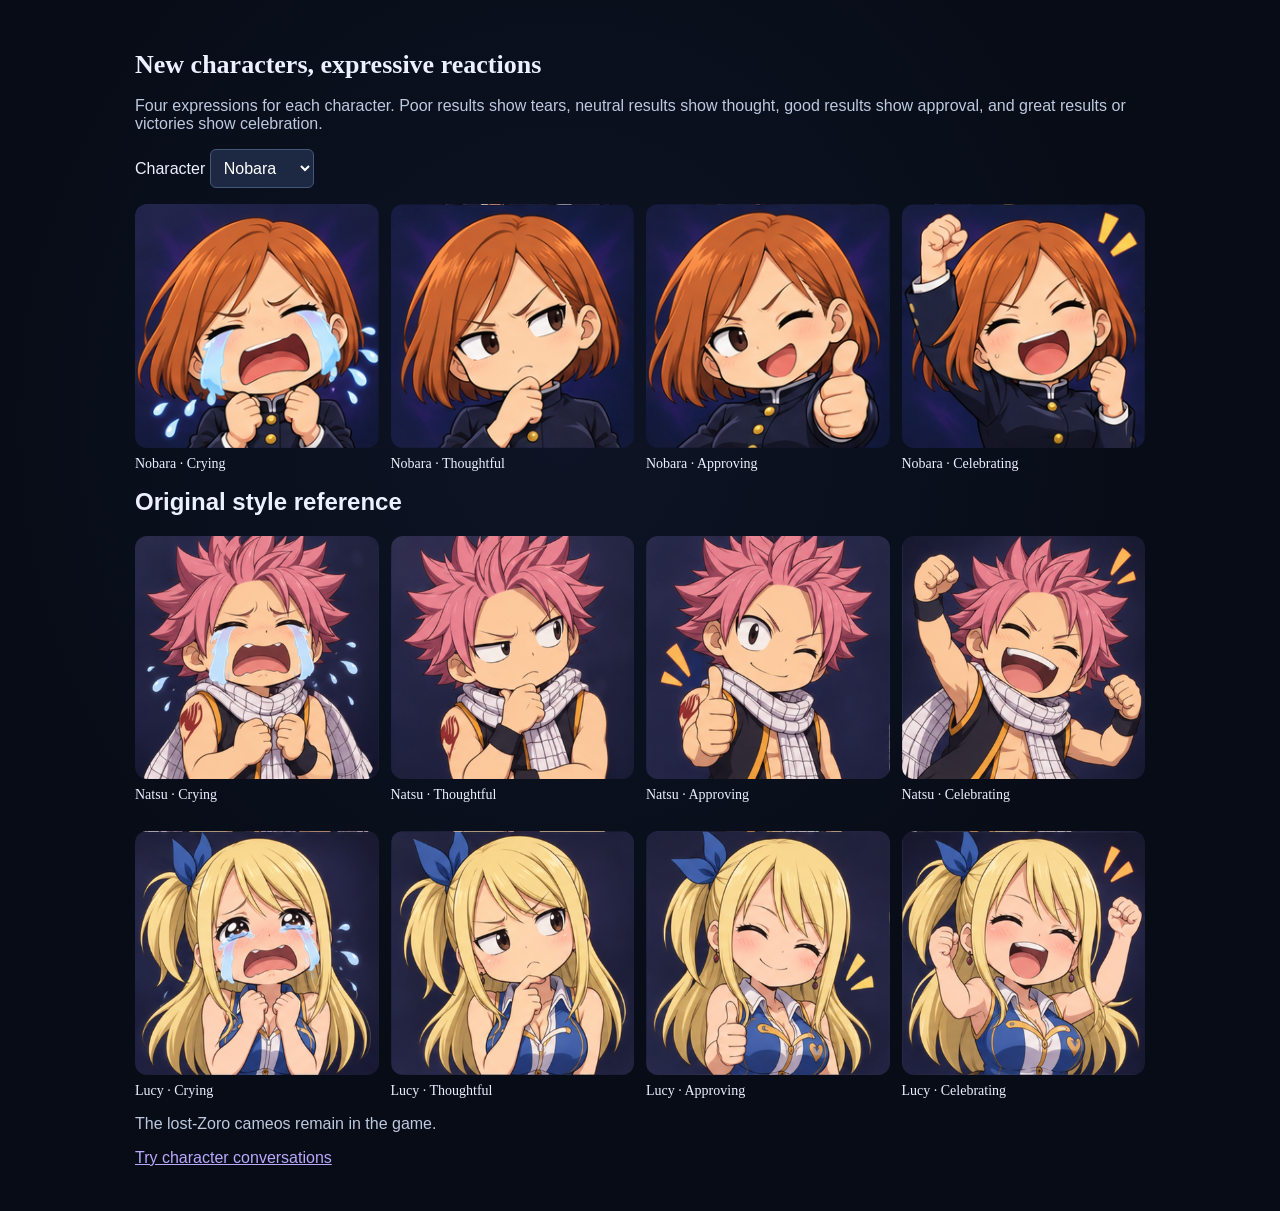
==== qa-expressions.html @ 7a734110 "Release 1.10 with expressive portraits for all new reaction hosts" ====
<!doctype html><html lang="en"><head><meta charset="utf-8"><meta name="viewport" content="width=device-width,initial-scale=1"><title>Expressive reaction portraits</title><link rel="stylesheet" href="style.css"><style>html,body{height:auto!important;overflow:auto!important}body{display:block!important;padding:24px}.wrap{display:block!important;max-width:1050px;margin:auto}h1{font:700 26px Segoe UI}p{color:#bdc9df}select{margin-bottom:16px}.grid{display:grid;grid-template-columns:repeat(4,1fr);gap:12px}figure{margin:0}figcaption{margin:8px 0 16px;font:14px Segoe UI}.face{aspect-ratio:1;background-repeat:no-repeat;border-radius:12px}a{color:#b9a8ff}@media(max-width:600px){body{padding:14px}.grid{grid-template-columns:repeat(2,1fr)}}</style></head><body><main class="wrap"><h1>New characters, expressive reactions</h1><p>Four expressions for each character. Poor results show tears, neutral results show thought, good results show approval, and great results or victories show celebration.</p><label>Character <select id="cast"></select></label><section id="faces" class="grid"></section><h2>Original style reference</h2><section id="originals" class="grid"></section><p>The lost-Zoro cameos remain in the game.</p><a href="qa-reactions.html">Try character conversations</a></main><script src="reaction-variety.js"></script><script>
const V=AWGReactionVariety,select=document.getElementById('cast');
V.portraits.forEach((name,i)=>{const o=document.createElement('option');o.value=i;o.textContent=name;select.append(o)});
function card(parent,name,emotion,style){const f=document.createElement('figure'),face=document.createElement('div'),caption=document.createElement('figcaption');face.className='face';Object.assign(face.style,style);face.setAttribute('role','img');face.setAttribute('aria-label',name+' '+V.expressionNames[emotion]);caption.textContent=name+' · '+V.expressionNames[emotion];f.append(face,caption);parent.append(f)}
function paint(){const grid=document.getElementById('faces'),i=Number(select.value);grid.replaceChildren();for(let emotion=0;emotion<4;emotion++)card(grid,V.portraits[i],emotion,V.portraitStyle(i,emotion))}
select.onchange=paint;paint();
for(const [name,row] of [['Natsu',0],['Lucy',1]])for(let emotion=0;emotion<4;emotion++){const top=row===0?0:358,height=row===0?358:352;card(document.getElementById('originals'),name,emotion,{backgroundImage:'url(reactions-fairytail.png)',backgroundSize:'400% '+1086/height*100+'%',backgroundPosition:emotion/3*100+'% '+top/(1086-height)*100+'%'})}
</script></body></html>
---- style.css ----
:root{color-scheme:dark;--bg:#070c16;--panel:#0c1321;--line:#25334d;--muted:#9aa9c4;--purple:#914aff;--cyan:#5ce5f5;--gold:#ffe19b}*{box-sizing:border-box}body{margin:0;background:radial-gradient(ellipse at 44% 35%,#17203b66,transparent 60%),var(--bg);color:#edf0ff;font:16px 'Segoe UI',sans-serif}button,a,input,select{font:inherit}button{cursor:pointer;border:1px solid #303d5c;border-radius:9px;background:#141d31;color:#d2dcff;padding:12px 17px;transition:background .2s,transform .2s}button:hover:not(:disabled){background:#293554;transform:translateY(-1px)}button:disabled{opacity:.4;cursor:default}button:focus-visible,a:focus-visible,summary:focus-visible{outline:3px solid var(--cyan);outline-offset:4px}header{min-height:80px;border-bottom:1px solid var(--line);display:flex;align-items:center;padding:0 24px;gap:24px;background:#0a101ddb;flex-wrap:wrap}.brand{display:flex;align-items:center;gap:12px;color:white;text-decoration:none;font-weight:850;font-size:20px;letter-spacing:-.6px}.brand-icon{font-size:43px;color:#bca0ff}nav{display:flex;align-self:stretch;flex:1;gap:3px;overflow:auto}nav button{border:0;border-radius:0;background:transparent;font-size:14px;white-space:nowrap;padding:22px 14px}nav button.active{border-bottom:3px solid #a77bff;background:linear-gradient(transparent,#8544f529);color:white}.header-actions{display:flex;gap:8px}.header-actions button{font-size:14px}main{max-width:1800px;margin:auto;padding:26px 20px 20px;display:grid;grid-template-columns:240px minmax(380px,1fr) minmax(300px,400px);gap:18px;align-items:start}.panel{border:1px solid var(--line);border-radius:12px;background:linear-gradient(135deg,#10192a9e,#090f1bdd);box-shadow:0 12px 35px #0002}.eyebrow{font-size:14px;color:#a5bfff;font-weight:750;letter-spacing:2px}h1,h2,p{margin-top:0}.journey{padding:25px 20px;min-height:790px}.journey h2{margin:22px 0 12px;font:600 25px Georgia,serif}.progress-track{height:4px;background:#202a3e;border-radius:6px;margin-bottom:22px;overflow:hidden}.progress-track div{height:100%;background:#a779ff;transition:width .4s}.chapter{display:flex;gap:13px;align-items:center;border-bottom:1px solid #20304a70;padding:21px 0;color:#7b8ba9}.chapter.current{color:#f6eeff}.chapter.done{color:#d2e2f7}.chapter i{font-style:normal;display:grid;place-items:center;width:35px;height:35px;flex-shrink:0;border:1px solid #3c4c68;border-radius:50%;background:#1e293d}.chapter.current i{background:#7c40dc;box-shadow:0 0 20px #8351ff66;border-color:#bc91ff}.chapter.done i{background:#107f7d;border-color:#5bdfc5}.chapter strong{display:block;font-size:14px}.chapter small{display:block;font-size:12px;margin-top:5px;color:#95a7c6}.journey-bottom{padding-top:25px;color:#b9cae8;font-size:14px}.journey-bottom p{font-size:13px;color:var(--muted);margin:10px 0 15px}.subtle{font-size:13px;padding:8px 12px}.landscape{margin-top:45px;min-height:110px;display:flex;align-items:end;color:#7485a6;font-size:12px;line-height:1.8;letter-spacing:3px;background:radial-gradient(ellipse at bottom,#50379535,transparent 70%)}.play{text-align:center;padding:24px 24px 15px;min-height:790px}.play h1{font:600 clamp(25px,2.5vw,36px) Georgia,serif;margin:12px 0 8px}.muted{color:var(--muted);font-size:14px;line-height:1.5}.wheel-wrap{width:min(100%,490px);aspect-ratio:1;position:relative;margin:22px auto 17px;filter:drop-shadow(0 0 20px #8355ff15)}canvas{width:100%;height:100%;display:block}.pointer{position:absolute;z-index:3;top:0;left:50%;transform:translateX(-50%);width:0;height:0;border-left:15px solid transparent;border-right:15px solid transparent;border-top:30px solid #f7f3ff;filter:drop-shadow(0 3px 5px #000)}.wheel-hub{position:absolute;left:50%;top:50%;transform:translate(-50%,-50%);width:26%;height:26%;border-radius:50%;background:radial-gradient(circle,#182039,#090f1d);border:4px solid #595375;display:flex;align-items:center;justify-content:center;flex-direction:column;color:#b8a9e5;font-size:45px;box-shadow:0 0 20px #000a}.wheel-hub small{font:9px 'Segoe UI',sans-serif;letter-spacing:2px}.reveal h2{font:600 clamp(22px,2.2vw,34px) Georgia,serif;color:var(--gold);margin:0 0 10px}.tag{display:inline-block;font-size:11px;font-weight:750;letter-spacing:1.4px;border:1px solid #805d27;color:#ffcf75;border-radius:6px;padding:7px 11px;background:#422a1229}.controls{display:flex;justify-content:center;gap:12px;margin-top:23px}.primary{background:linear-gradient(135deg,#963dff,#6026e1);border-color:#b281ff;color:white;font-weight:750;letter-spacing:1px;box-shadow:0 0 24px #8644ff30;min-width:200px}.primary:hover:not(:disabled){background:#a365ff}.odds{margin:20px auto 0;color:var(--muted);font-size:13px;max-width:420px}.odds summary{cursor:pointer}.odds #oddsList{display:grid;grid-template-columns:1fr 1fr;text-align:left;gap:6px 15px;margin:15px 0}.odds span{display:flex;justify-content:space-between;gap:8px}.right{display:grid;gap:16px}.build{padding:22px}.identity{display:flex;gap:15px;align-items:center;margin:21px 0}.avatar{width:66px;height:72px;flex-shrink:0;display:grid;place-items:center;font-size:44px;border:1px solid #5b4c87;border-radius:9px;color:#c2a1ff;background:radial-gradient(circle,#533589,#161a36)}.identity h2{font-size:19px;margin:0 0 6px}.identity p{font-size:13px;color:var(--muted);margin:0}.build-rows{max-height:310px;overflow:auto}.build-row{border:1px solid #283651;background:linear-gradient(100deg,#241c3a55,#102c3440);border-radius:7px;margin-bottom:8px;padding:10px 12px;display:flex;gap:9px;justify-content:space-between;font-size:13px}.build-row span{color:var(--muted)}.build-row strong{text-align:right;color:#d4daef;font-weight:600}.verdict{padding:18px 12px 14px;overflow:hidden}.verdict-heading{display:flex;justify-content:space-between;align-items:center;gap:8px;margin:0 5px 15px}.verdict-heading .eyebrow{font-size:12px;letter-spacing:1px}.verdict-heading .tag{font-size:9px;padding:6px}.reaction-image{aspect-ratio:1.5;background-color:#1a203a;background-image:url('reactions.png');background-size:300% 200%;background-position:50% 0;border-radius:7px}.verdict p{margin:15px 7px 0;font:italic 19px Georgia,serif;line-height:1.4;color:#f6ecff}.verdict.pop{animation:pop .4s}footer{max-width:1800px;margin:auto;padding:15px 25px;border-top:1px solid var(--line);display:flex;gap:15px;justify-content:space-between;align-items:center;color:#8092b3;font-size:11px;letter-spacing:1px}#statStrip{display:flex;gap:10px;flex-wrap:wrap}#statStrip span{border:1px solid var(--line);padding:10px 15px;border-radius:7px;color:#bdcbe4;font-size:12px;letter-spacing:0}#saveStatus{color:#6ddcbd;letter-spacing:0}dialog{background:#111b2d;color:#edf0ff;border:1px solid #516087;border-radius:14px;padding:26px;width:min(680px,94vw);max-height:85vh}dialog::backdrop{background:#02050dcc;backdrop-filter:blur(5px)}.dialog-top{display:flex;justify-content:space-between;align-items:center;margin-bottom:20px}.dialog-top h2{margin:0}.dialog-top button{padding:5px 10px}.setting{display:flex;justify-content:space-between;gap:20px;align-items:center;padding:16px 0;border-bottom:1px solid var(--line)}select{background:#1d2942;color:white;border:1px solid #45567b;padding:9px;border-radius:6px}.saved-card{padding:16px;margin:12px 0;border:1px solid var(--line);border-radius:9px}.saved-card h3{margin:0 0 8px}.saved-card p{color:var(--muted);font-size:14px}.saved-card button{margin:6px 8px 0 0}.summary-grid{display:grid;grid-template-columns:1fr 1fr;gap:8px}.summary-item{padding:10px;background:#18243a;border-radius:6px;font-size:13px}.summary-item span{display:block;color:var(--muted);margin-bottom:5px}@keyframes pop{50%{transform:scale(1.025);border-color:#9466dc}}@media(min-width:1600px){main{grid-template-columns:270px minmax(440px,1fr) 450px}.wheel-wrap{width:540px}}@media(max-width:1200px){header{gap:10px;padding:10px 16px}.brand{font-size:18px}nav{order:3;flex-basis:100%}nav button{padding:13px}.header-actions{margin-left:auto}main{grid-template-columns:190px minmax(330px,1fr) 300px;padding:16px 12px;gap:12px}.journey{padding:22px 15px}.play{padding:24px 15px}.build{padding:18px 13px}.controls{gap:8px}.primary{min-width:175px}footer>span:first-child{display:none}}@media(max-width:950px){main{grid-template-columns:minmax(340px,1fr) 310px}.journey{grid-column:1/-1;min-height:0;padding:15px}.journey>.eyebrow,.journey-bottom,.journey .progress-track{display:none}.journey h2{font:600 15px 'Segoe UI';margin:0 0 12px}#chapters{display:flex;justify-content:space-between;gap:8px}.chapter{padding:0;border:0}.chapter small{display:none}.chapter strong{font-size:12px}.chapter i{width:25px;height:25px;font-size:12px}.play{min-height:0}}@media(max-width:690px){header{padding:12px}.brand{font-size:16px}.brand-icon{font-size:30px}.header-actions button{padding:8px}.header-actions span{display:none}main{display:flex;flex-direction:column;padding:12px;gap:12px}.journey,.play,.right{width:100%}.chapter strong{display:none}.chapter.current strong{display:block}.play{padding:22px 12px}.wheel-wrap{max-width:420px}.right{grid-template-columns:1fr}.build-rows{max-height:230px}.reaction-image{max-height:300px;aspect-ratio:1.5}.verdict{order:-1}footer{flex-wrap:wrap;padding:15px}#statStrip{gap:5px}#statStrip span{padding:8px}.summary-grid{grid-template-columns:1fr}}@media(prefers-reduced-motion:reduce){*{animation:none!important;transition:none!important}}
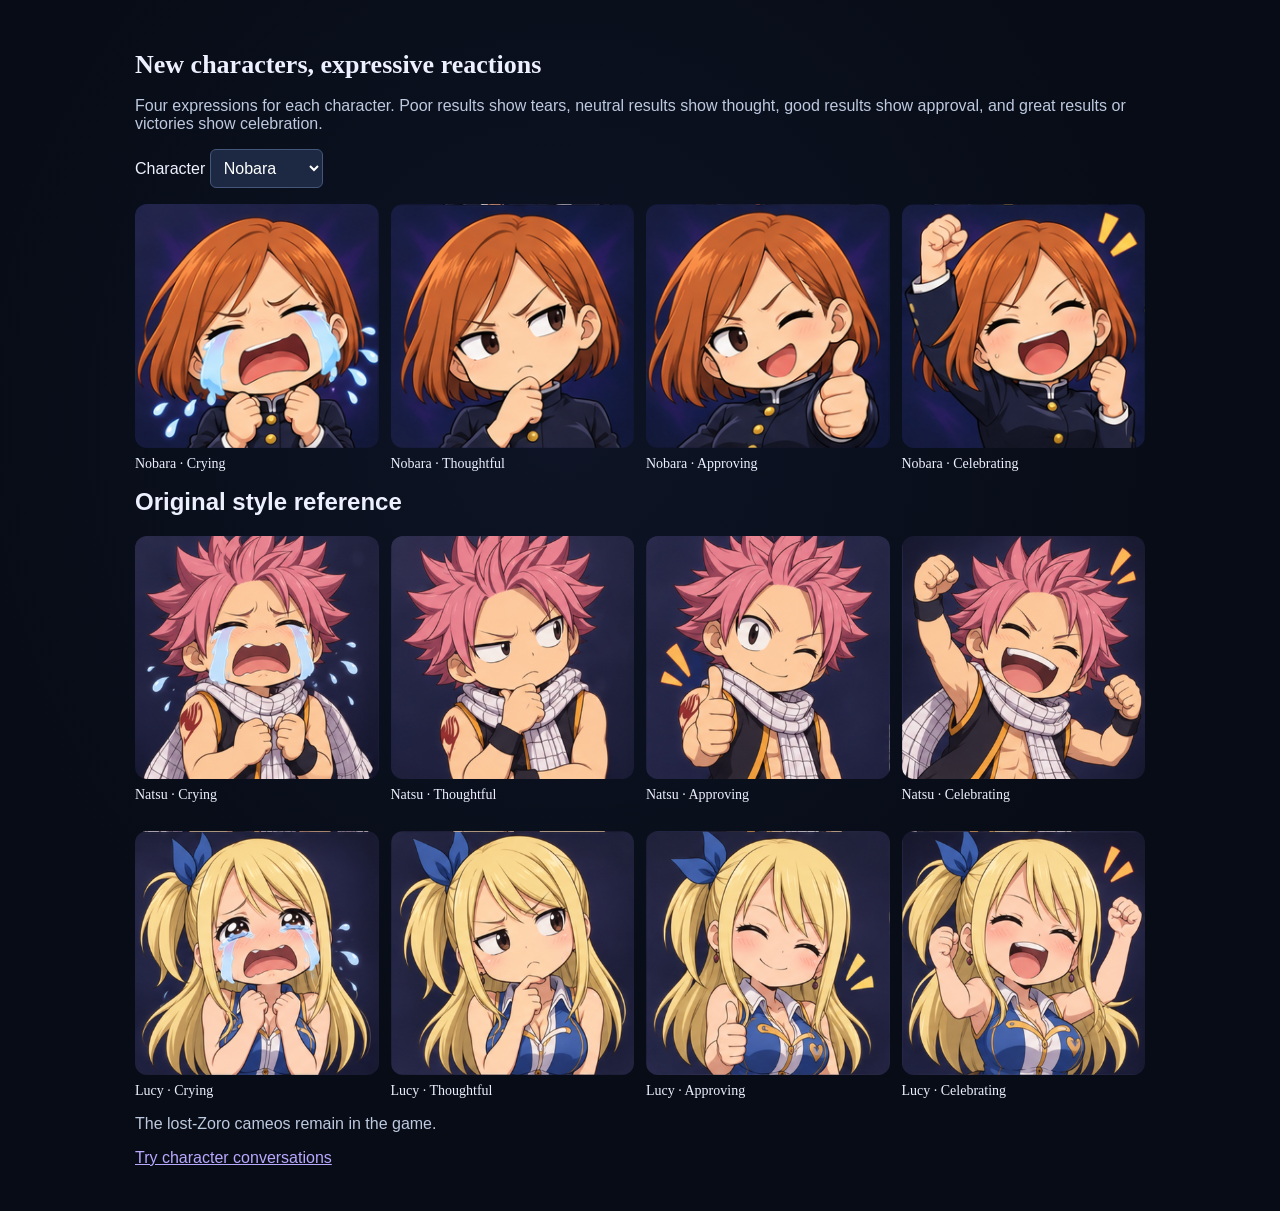
==== commit c76aa4d3: "Release 1.12 with combined tournament, new worlds and full reroll refills" ====
--- a/qa-expressions.html
+++ b/qa-expressions.html
@@ -1,4 +1,4 @@
-<!doctype html><html lang="en"><head><meta charset="utf-8"><meta name="viewport" content="width=device-width,initial-scale=1"><title>Expressive reaction portraits</title><link rel="stylesheet" href="style.css"><style>html,body{height:auto!important;overflow:auto!important}body{display:block!important;padding:24px}.wrap{display:block!important;max-width:1050px;margin:auto}h1{font:700 26px Segoe UI}p{color:#bdc9df}select{margin-bottom:16px}.grid{display:grid;grid-template-columns:repeat(4,1fr);gap:12px}figure{margin:0}figcaption{margin:8px 0 16px;font:14px Segoe UI}.face{aspect-ratio:1;background-repeat:no-repeat;border-radius:12px}a{color:#b9a8ff}@media(max-width:600px){body{padding:14px}.grid{grid-template-columns:repeat(2,1fr)}}</style></head><body><main class="wrap"><h1>New characters, expressive reactions</h1><p>Four expressions for each character. Poor results show tears, neutral results show thought, good results show approval, and great results or victories show celebration.</p><label>Character <select id="cast"></select></label><section id="faces" class="grid"></section><h2>Original style reference</h2><section id="originals" class="grid"></section><p>The lost-Zoro cameos remain in the game.</p><a href="qa-reactions.html">Try character conversations</a></main><script src="reaction-variety.js"></script><script>
+<!doctype html><html lang="en"><head><meta charset="utf-8"><meta name="viewport" content="width=device-width,initial-scale=1"><title>Expressive reaction portraits</title><link rel="stylesheet" href="style.css"><style>html,body{height:auto!important;overflow:auto!important}body{display:block!important;padding:24px}.wrap{display:block!important;max-width:1050px;margin:auto}h1{font:700 26px Segoe UI}p{color:#bdc9df}select{margin-bottom:16px}.grid{display:grid;grid-template-columns:repeat(4,1fr);gap:12px}figure{margin:0}figcaption{margin:8px 0 16px;font:14px Segoe UI}.face{aspect-ratio:1;background-repeat:no-repeat;border-radius:12px}a{color:#b9a8ff}@media(max-width:600px){body{padding:14px}.grid{grid-template-columns:repeat(2,1fr)}}</style></head><body><main class="wrap"><h1>New characters, expressive reactions</h1><p>Four expressions for each character. Poor results show tears, neutral results show thought, good results show approval, and great results or victories show celebration.</p><label>Character <select id="cast"></select></label><section id="faces" class="grid"></section><h2>Original style reference</h2><section id="originals" class="grid"></section><p>The lost-Zoro cameos remain in the game.</p><a href="qa-reactions.html">Try character conversations</a></main><script src="worlds-new.js"></script><script src="tournament.js"></script><script src="new-art.js"></script><script src="reaction-variety.js"></script><script>
 const V=AWGReactionVariety,select=document.getElementById('cast');
 V.portraits.forEach((name,i)=>{const o=document.createElement('option');o.value=i;o.textContent=name;select.append(o)});
 function card(parent,name,emotion,style){const f=document.createElement('figure'),face=document.createElement('div'),caption=document.createElement('figcaption');face.className='face';Object.assign(face.style,style);face.setAttribute('role','img');face.setAttribute('aria-label',name+' '+V.expressionNames[emotion]);caption.textContent=name+' · '+V.expressionNames[emotion];f.append(face,caption);parent.append(f)}
